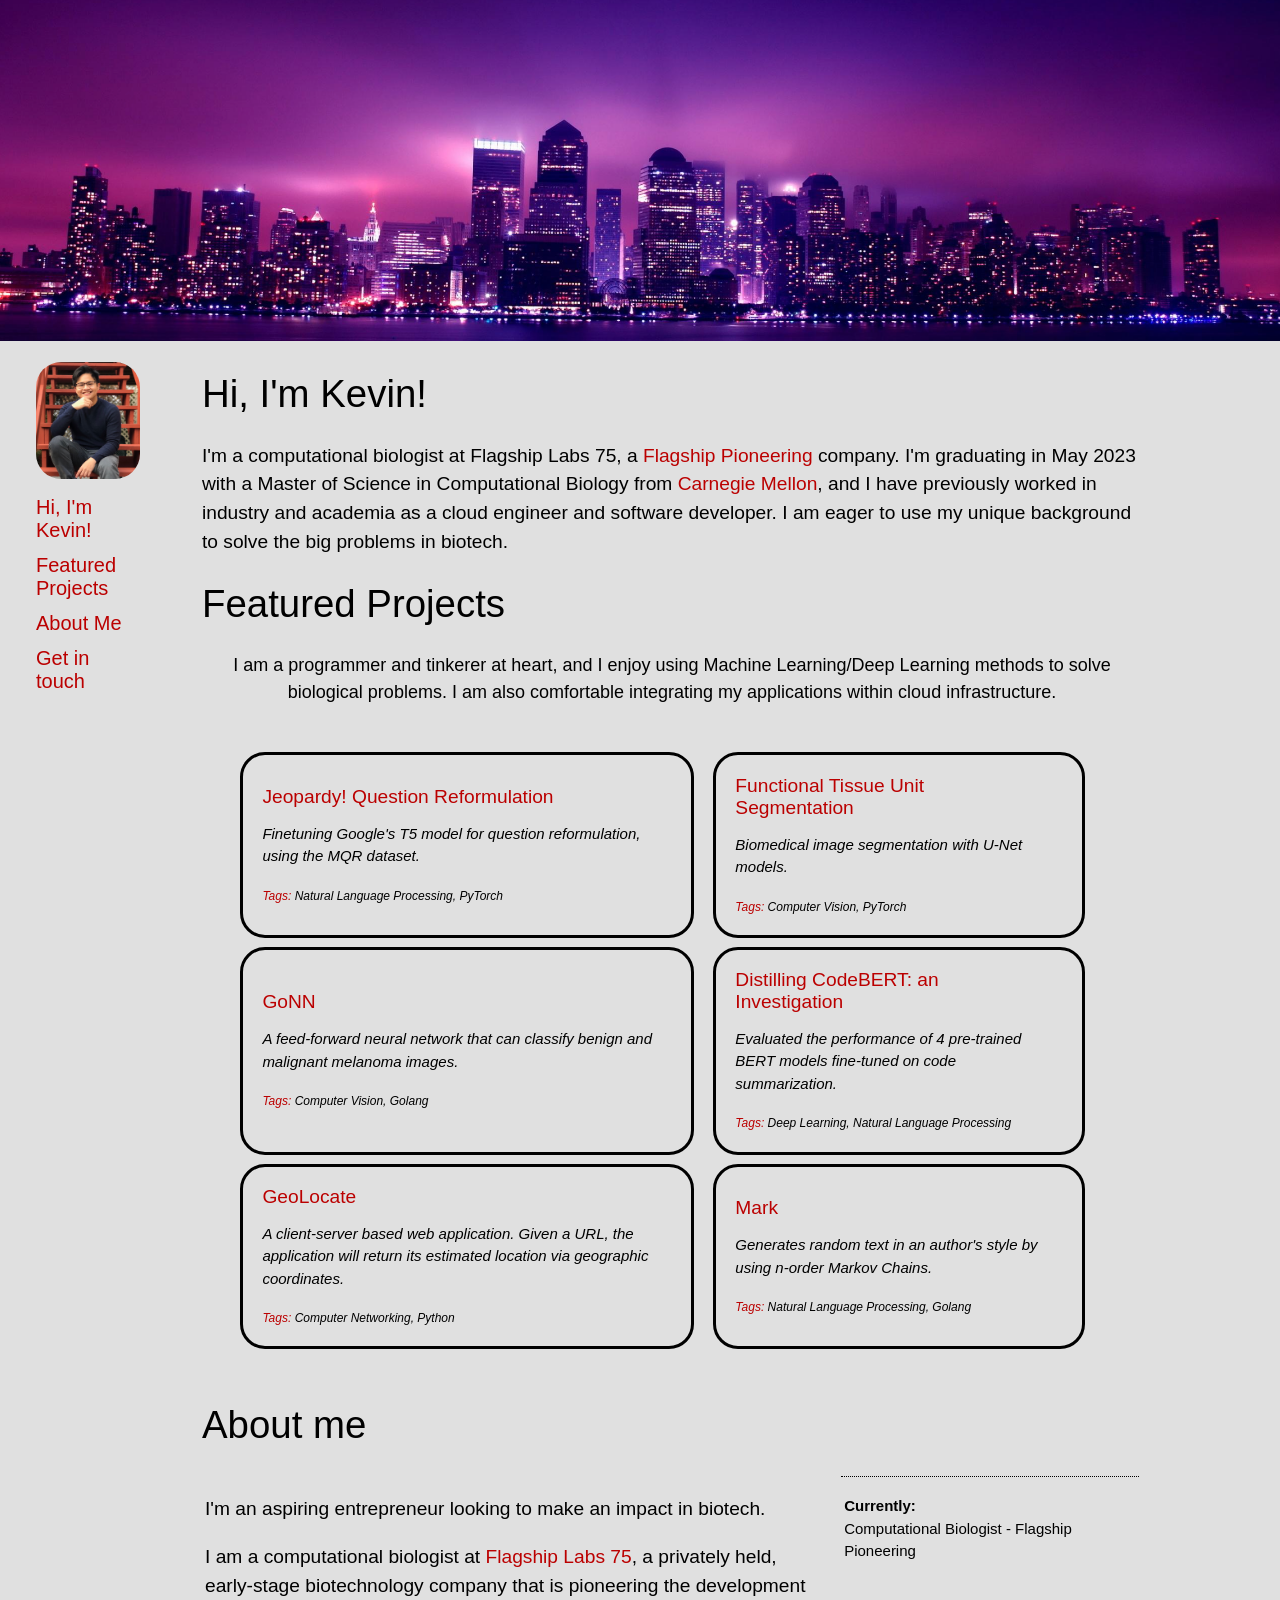
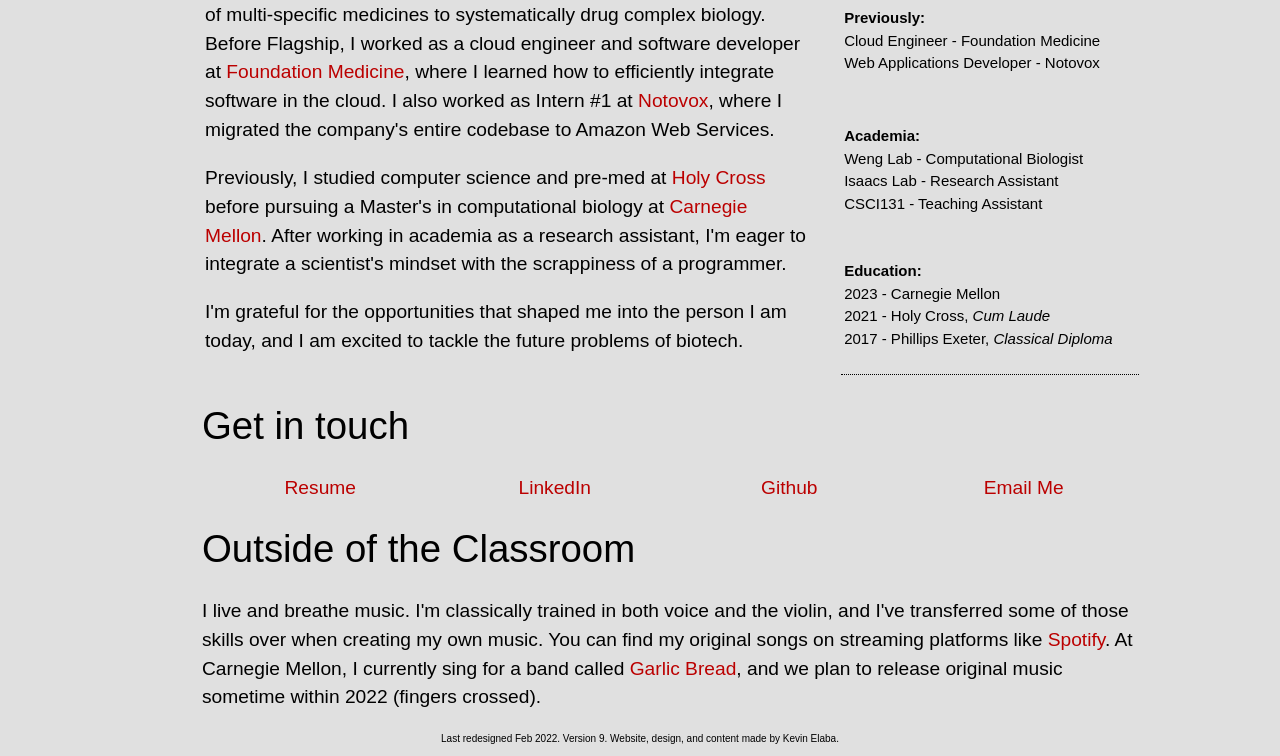
==== index.html @ ae118dcf "refactor for github pages" ====
<!DOCTYPE html>
<html>
<link rel="stylesheet" href="style.css">
<head>
<title>Kevin Elaba</title>
</head>
<body>

<!--    
        TODO: Publish to AWS/Github/Something
-->

<img src="header.jpg" class="header_img">


    <div class="sidenav">
    <a href="#top"> <img class="headshot" src="headshot.jpg" alt="headshot"> </a>
    <a href="#intro">Hi, I'm Kevin!</a>
    <a href="#projects">Featured Projects</a>
    <a href="#about">About Me</a>
    <a href="#contact">Get in touch</a>
    </div> 



<div class ="main">
    

<h1 id="intro">Hi, I'm Kevin!</h1>
<p>I'm a computational biologist at Flagship Labs 75, a <a href = "https://www.flagshippioneering.com/" target="_blank" rel="noopener noreferrer">Flagship Pioneering</a> company. I'm graduating in May 2023 with a Master of Science in Computational Biology 
    from <a href="https://www.cmu.edu/" target="_blank" rel="noopener noreferrer">Carnegie Mellon</a>, and I have previously worked in industry and academia as a cloud engineer and software developer. I am eager to use my unique background to solve the big problems in biotech.</p>

<h1 id="projects">Featured Projects</h1>
<p style="text-align:center; font-size:18px; padding:0em 1em;"> I am a programmer and tinkerer at heart, and I enjoy using Machine Learning/Deep Learning methods to solve biological problems. I am also comfortable integrating my applications within cloud infrastructure. </p>

<table class="projects_table">

    <tr>
        
        <td class="featured_projects" style="width:55%;">
            <a href="https://github.com/kuya-kevin/JeopardyBot" target="_blank" rel="noopener noreferrer" class="project_name">Jeopardy! Question Reformulation</a> <br> 
            <em> <p style="font-size:15px;"> Finetuning Google's T5 model for question reformulation, using the MQR dataset. </p> </em> <em class="tags"> Tags: </em> <em style="font-size: 12px;"> Natural Language Processing, PyTorch</em>
        </td>

        <td class="featured_projects">
            <a href="https://github.com/kuya-kevin/FTUseg" target="_blank" rel="noopener noreferrer">Functional Tissue Unit Segmentation</a> <br> 
            <em> <p style="font-size:15px;"> Biomedical image segmentation with U-Net models.</p> <em class="tags"> Tags: </em> <em style="font-size: 12px;"> Computer Vision, PyTorch</em>
        </td>

    </tr>
    <tr>
        <td class="featured_projects">
            <a href="https://github.com/kuya-kevin/goNN" target="_blank" rel="noopener noreferrer">GoNN</a> <br> 
            <em> <p style="font-size:15px;"> A feed-forward neural network that can classify benign and malignant melanoma images. </p> <em class="tags"> Tags: </em> <em style="font-size: 12px;"> Computer Vision, Golang</em>
            </em>
        </td>

        <td class="featured_projects" >
            <a href="https://github.com/kuya-kevin/Distilling-CodeBERT" target="_blank" rel="noopener noreferrer">Distilling CodeBERT: an Investigation</a> <br> 
            <em> <p style="font-size:15px;"> Evaluated the performance of 4 pre-trained BERT models fine-tuned on code summarization. </p> </em> <em class="tags"> Tags: </em> <em style="font-size: 12px;"> Deep Learning, Natural Language Processing</em>
        </td>

    </tr>

    <tr>
        <td class="featured_projects" >
            <a href="https://github.com/kuya-kevin/GeoLocate" target="_blank" rel="noopener noreferrer">GeoLocate</a> <br> 
            <em><p style="font-size:15px;"> A client-server based web application. Given a URL, the application will return its estimated location via geographic coordinates.</p> </em> <em class="tags"> Tags: </em> <em style="font-size: 12px;"> Computer Networking, Python</em>
        </td>

        <td class="featured_projects" >
            <a href="https://github.com/kuya-kevin/mark" target="_blank" rel="noopener noreferrer">Mark</a> <br> 
            <em> <p style="font-size:15px;"> Generates random text in an author's style by using n-order Markov Chains. </p> </em> <em class="tags"> Tags: </em> <em style="font-size: 12px;"> Natural Language Processing, Golang</em>
            
        </td>
    </tr>
</table>

<h1 id="about">About me </h1>

<table style="width:100%;height:100%;">

    <tr>
        <td width="65%">

            <p> I'm an aspiring entrepreneur looking to make an impact in biotech.</p>

            <p>  I am a computational biologist at <a href = "https://www.flagshippioneering.com/" target="_blank" rel="noopener noreferrer">Flagship Labs 75</a>, 
                a privately held, early-stage biotechnology company that is pioneering the development of multi-specific medicines to systematically drug complex biology. 
                Before Flagship, I worked as a cloud engineer and software developer at <a href="https://www.foundationmedicine.com/" target="_blank" rel="noopener noreferrer">Foundation Medicine</a>, where I learned how to efficiently integrate software in the cloud. 
                I also worked as Intern #1 at <a href="http://www.notovox.com/" target="_blank" rel="noopener noreferrer">Notovox</a>, where I migrated the company's entire codebase to Amazon Web Services. 
            </p>
            <p>
                Previously, I studied computer science and pre-med at <a href="https://www.holycross.edu/" target="_blank" rel="noopener noreferrer">Holy Cross</a>
                before pursuing a Master's in computational biology at <a href="https://www.cmu.edu/" target="_blank" rel="noopener noreferrer">Carnegie Mellon</a>. 
                After working in academia as a research assistant, I'm eager to integrate a scientist's mindset with the scrappiness of a programmer.
            </p>
            
            <p>I'm grateful for the opportunities that shaped me into the person I am today, and I am excited to tackle the future problems of biotech.</p>
        
        </td>

        <td style="padding-left: 3%;">
            <table class="resume_small" style="width:100%;height:100%;">
                <tr>
                <td height="10%">
                    <p style="font-size:15px;"> <b> Currently:</b> <br> Computational Biologist - Flagship Pioneering  </p>
                </td>
                </tr>
            
                <tr>
                <td height="30%">
                    <p style="font-size:15px;"> <b> Previously: </b> <br> Cloud Engineer - Foundation Medicine <br> Web Applications Developer - Notovox </p>
                </td>
                </tr>
            
                <tr>
                <td height="30%">
                    <p style="font-size:15px;"> <b> Academia: </b> <br>Weng Lab - Computational Biologist <br>Isaacs Lab - Research Assistant <br> CSCI131 - Teaching Assistant</p>
                </td>
                </tr>
            
                <tr>
                <td height="30%">
                    <p style="font-size:15px;"> <b> Education: </b> <br> 2023 - Carnegie Mellon <br> 2021 - Holy Cross, <em>Cum Laude</em> <br> 2017 - Phillips Exeter, <em>Classical Diploma</em> </p>
                </td>
                </tr>
            </table>   
        </td>
    

    </tr>

</table>   


<h1 id="contact">Get in touch</h1>
<table style="width:100%;height:100%;">

    <tr>
    
    <th width="25%"><a href="resume.pdf"  target="_blank" rel="noopener noreferrer">Resume</a></th>
    
    <th width="25%"><a href="https://www.linkedin.com/in/kevin-elaba/"  target="_blank" rel="noopener noreferrer">LinkedIn</a></th>
    
    <th width="25%"><a href="https://github.com/kuya-kevin"  target="_blank" rel="noopener noreferrer">Github</a></th>

    <th width="25%"><a href="mailto: kelaba@andrew.cmu.edu"  target="_blank" rel="noopener noreferrer">Email Me</a></th>
    
    </tr>

</table>    


<h1>Outside of the Classroom</h1>
<p> I live and breathe music. I'm classically trained in both voice and the violin, and I've transferred some of those skills over
    when creating my own music. You can find my original songs on streaming platforms like <a href="https://open.spotify.com/artist/3ftxLTPbFDuUHTV7XfS1Mq?si=Cb9OM7ynQX6hp6ahwbhz0g" target="_blank" rel="noopener noreferrer">Spotify</a>.
    At Carnegie Mellon, I currently sing for a band called <a href="https://www.tiktok.com/@garlicbreademoji?" target="_blank" rel="noopener noreferrer">Garlic Bread</a>, and we plan to release original music sometime within 2022
    (fingers crossed).</p>

</div>

<footer>
    <p class="footer_text">Last redesigned Feb 2022. Version 9.
        Website, design, and content made by Kevin Elaba.</p>
</footer>


</body>
</html>
---- style.css ----
/* This is a single-line comment */

header {
  width: 100%;
  height: 100%;
  
}
.header_img{
  width: 100%;
  height:auto;
}

.headshot{
  height: auto;
  width: 100%;
  border-radius: 25px;
}

footer {
  display: block;
}

p {
  line-height: 1.5;
}

body {
    font-family: Helvetica;
    font-size: larger;
    font-weight: 300;

    background-color: #e0e0e0; /* Black */
    margin: 0px 0px 0px 0px;
  }

  h1{
      font-weight: 500;
  }

  a {
    font-weight: 300;
  }
  
  a:link {
    color: #bb0000;
    text-decoration: none;
  }
  a:hover {
    color: #bb0000;
    text-decoration: underline;
  }
  a:visited {
    color: #bb0000;
  }

  .header_img {
    width: 100%;
    height: 100%;
}

.featured_projects{
  border-style: solid;
  border-spacing: 100px 50px;
  padding: 1em 2em 1em 1em;
  border-radius: 25px;
}

.featured_projects:hover{
  background-color: rgba(0, 0, 0, 0.15);
}

.projects_table{
  border-spacing: 1em 0.5em;
  padding: 1em 2em 1em 1em;
}

.tags {
  font-size: 12px;
  color: #bb0000;
}

  /* The sidebar menu */
.sidenav {
    float: left;
    height: 100%; /* Full-height: remove this if you want "auto" height */
    width: 10%; /* Set the width of the sidebar */
    position: sticky; /* Fixed Sidebar (stay in place on scroll) */
    top: 10px;
    padding-top: 10px;
    z-index: 1; /* Stay on top */
    left: 20px;
    font-size: 20px;
    overflow-x: hidden; /* Disable horizontal scroll */
    font-weight: 300;
  }

  
  /* The navigation menu links */
  .sidenav a {
    padding: 6px 8px 6px 16px;
    text-decoration: none;
    font-size: 20px;
    color: #bb0000;
    display: block;
  }
  
  /* When you mouse over the navigation links, change their color */
  .sidenav a:hover {
    color: #bb0000;
    text-decoration: underline;
  }
  
  /* Style page content */
  .main{
    margin-left: 15%; /* Same as the width of the sidebar */
    padding: 0px 10px;
    margin-right: 10%;
  }

  .contact_links{
    text-align: center;
    width: 100%;
  }
  
  .resume_small{
    border-top: 1px dotted;
    border-bottom: 1px dotted;
    width: 100%; /* whichever width you want */
    height: 100%;
    text-align: left;

  }

  footer{
    /* height: 400px; */
    width: 100%;
    /* background-color: beige; */
  }
  
  .footer_text{
    font-size: 10px;
    text-align: center;
  }
  
  /* On smaller screens, where height is less than 450px, change the style of the sidebar (less padding and a smaller font size) */
  @media screen and (max-height: 450px) {
    .sidenav {padding-top: 15px;}
    .sidenav a {font-size: 18px;}
  }
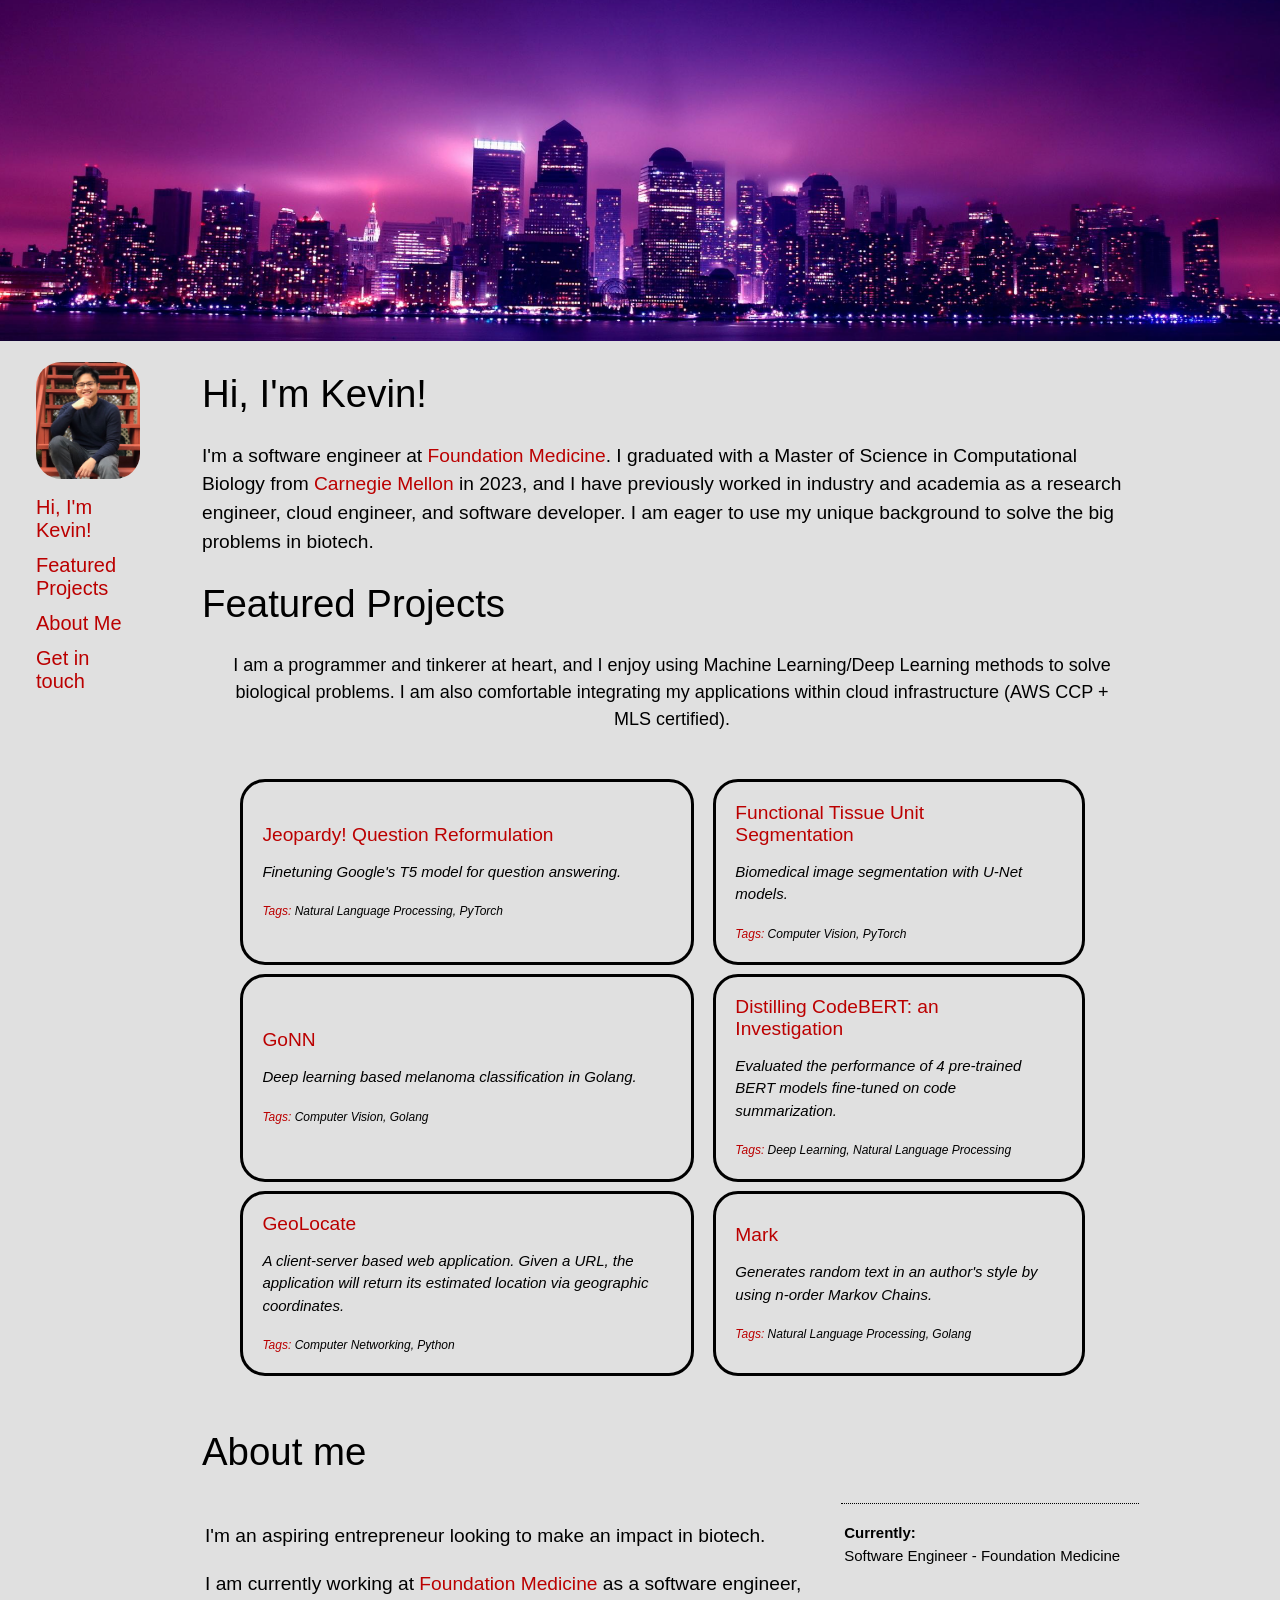
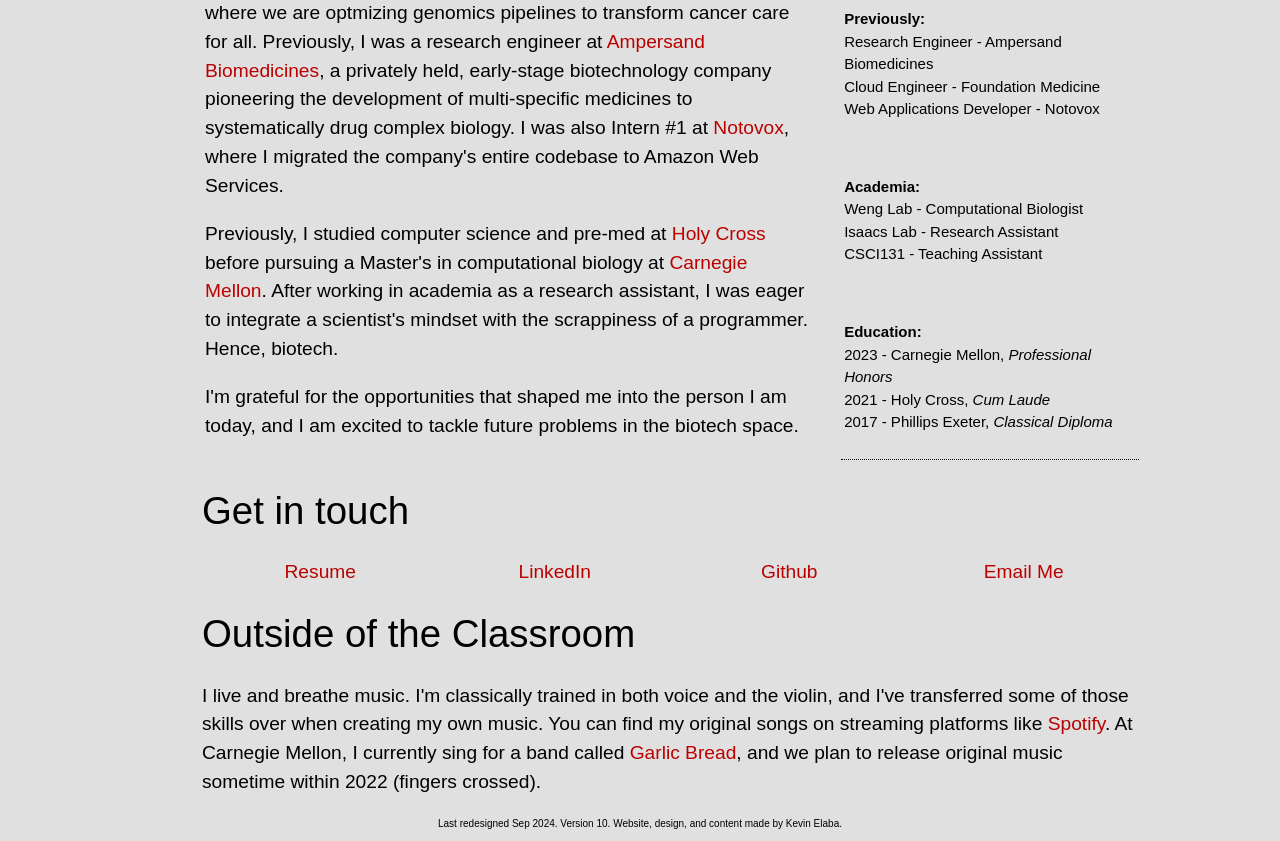
==== commit 685b1930: "update info" ====
--- a/index.html
+++ b/index.html
@@ -6,13 +6,7 @@
 </head>
 <body>
 
-<!--    
-        TODO: Publish to AWS/Github/Something
--->
-
 <img src="header.jpg" class="header_img">
-
-
     <div class="sidenav">
     <a href="#top"> <img class="headshot" src="headshot.jpg" alt="headshot"> </a>
     <a href="#intro">Hi, I'm Kevin!</a>
@@ -21,25 +15,22 @@
     <a href="#contact">Get in touch</a>
     </div> 
 
-
-
 <div class ="main">
     
-
 <h1 id="intro">Hi, I'm Kevin!</h1>
-<p>I'm a computational biologist at Flagship Labs 75, a <a href = "https://www.flagshippioneering.com/" target="_blank" rel="noopener noreferrer">Flagship Pioneering</a> company. I'm graduating in May 2023 with a Master of Science in Computational Biology 
-    from <a href="https://www.cmu.edu/" target="_blank" rel="noopener noreferrer">Carnegie Mellon</a>, and I have previously worked in industry and academia as a cloud engineer and software developer. I am eager to use my unique background to solve the big problems in biotech.</p>
+<p>I'm a software engineer at <a href = "https://www.foundationmedicine.com/" target="_blank" rel="noopener noreferrer">Foundation Medicine</a>. I graduated with a Master of Science in Computational Biology 
+    from <a href="https://www.cmu.edu/" target="_blank" rel="noopener noreferrer">Carnegie Mellon</a> in 2023, and I have previously worked in industry and academia as a research engineer, cloud engineer, and software developer. I am eager to use my unique background to solve the big problems in biotech.</p>
 
 <h1 id="projects">Featured Projects</h1>
-<p style="text-align:center; font-size:18px; padding:0em 1em;"> I am a programmer and tinkerer at heart, and I enjoy using Machine Learning/Deep Learning methods to solve biological problems. I am also comfortable integrating my applications within cloud infrastructure. </p>
+<p style="text-align:center; font-size:18px; padding:0em 1em;"> I am a programmer and tinkerer at heart, and I enjoy using Machine Learning/Deep Learning methods to solve biological problems. 
+    I am also comfortable integrating my applications within cloud infrastructure (AWS CCP + MLS certified). </p>
 
 <table class="projects_table">
-
     <tr>
         
         <td class="featured_projects" style="width:55%;">
             <a href="https://github.com/kuya-kevin/JeopardyBot" target="_blank" rel="noopener noreferrer" class="project_name">Jeopardy! Question Reformulation</a> <br> 
-            <em> <p style="font-size:15px;"> Finetuning Google's T5 model for question reformulation, using the MQR dataset. </p> </em> <em class="tags"> Tags: </em> <em style="font-size: 12px;"> Natural Language Processing, PyTorch</em>
+            <em> <p style="font-size:15px;"> Finetuning Google's T5 model for question answering. </p> </em> <em class="tags"> Tags: </em> <em style="font-size: 12px;"> Natural Language Processing, PyTorch</em>
         </td>
 
         <td class="featured_projects">
@@ -51,7 +42,7 @@
     <tr>
         <td class="featured_projects">
             <a href="https://github.com/kuya-kevin/goNN" target="_blank" rel="noopener noreferrer">GoNN</a> <br> 
-            <em> <p style="font-size:15px;"> A feed-forward neural network that can classify benign and malignant melanoma images. </p> <em class="tags"> Tags: </em> <em style="font-size: 12px;"> Computer Vision, Golang</em>
+            <em> <p style="font-size:15px;"> Deep learning based melanoma classification in Golang.</p> <em class="tags"> Tags: </em> <em style="font-size: 12px;"> Computer Vision, Golang</em>
             </em>
         </td>
 
@@ -76,27 +67,25 @@
     </tr>
 </table>
 
-<h1 id="about">About me </h1>
+<h1 id="about">About me</h1>
 
 <table style="width:100%;height:100%;">
 
     <tr>
         <td width="65%">
-
             <p> I'm an aspiring entrepreneur looking to make an impact in biotech.</p>
-
-            <p>  I am a computational biologist at <a href = "https://www.flagshippioneering.com/" target="_blank" rel="noopener noreferrer">Flagship Labs 75</a>, 
-                a privately held, early-stage biotechnology company that is pioneering the development of multi-specific medicines to systematically drug complex biology. 
-                Before Flagship, I worked as a cloud engineer and software developer at <a href="https://www.foundationmedicine.com/" target="_blank" rel="noopener noreferrer">Foundation Medicine</a>, where I learned how to efficiently integrate software in the cloud. 
-                I also worked as Intern #1 at <a href="http://www.notovox.com/" target="_blank" rel="noopener noreferrer">Notovox</a>, where I migrated the company's entire codebase to Amazon Web Services. 
+            <p> I am currently working at <a href = "https://www.foundationmedicine.com" target="_blank" rel="noopener noreferrer">Foundation Medicine</a> as a software engineer, where we are optmizing genomics pipelines to transform cancer care for all. 
+                Previously, I was a research engineer at <a href = "https://www.ampersand.bio/" target="_blank" rel="noopener noreferrer">Ampersand Biomedicines</a>, 
+                a privately held, early-stage biotechnology company pioneering the development of multi-specific medicines to systematically drug complex biology. 
+                I was also Intern #1 at <a href="http://www.notovox.com/" target="_blank" rel="noopener noreferrer">Notovox</a>, where I migrated the company's entire codebase to Amazon Web Services. 
             </p>
             <p>
                 Previously, I studied computer science and pre-med at <a href="https://www.holycross.edu/" target="_blank" rel="noopener noreferrer">Holy Cross</a>
                 before pursuing a Master's in computational biology at <a href="https://www.cmu.edu/" target="_blank" rel="noopener noreferrer">Carnegie Mellon</a>. 
-                After working in academia as a research assistant, I'm eager to integrate a scientist's mindset with the scrappiness of a programmer.
+                After working in academia as a research assistant, I was eager to integrate a scientist's mindset with the scrappiness of a programmer. Hence, biotech.
             </p>
             
-            <p>I'm grateful for the opportunities that shaped me into the person I am today, and I am excited to tackle the future problems of biotech.</p>
+            <p>I'm grateful for the opportunities that shaped me into the person I am today, and I am excited to tackle future problems in the biotech space.</p>
         
         </td>
 
@@ -104,13 +93,13 @@
             <table class="resume_small" style="width:100%;height:100%;">
                 <tr>
                 <td height="10%">
-                    <p style="font-size:15px;"> <b> Currently:</b> <br> Computational Biologist - Flagship Pioneering  </p>
+                   <p style="font-size:15px;"> <b> Currently:</b> <br> Software Engineer - Foundation Medicine  </p>
                 </td>
                 </tr>
             
                 <tr>
                 <td height="30%">
-                    <p style="font-size:15px;"> <b> Previously: </b> <br> Cloud Engineer - Foundation Medicine <br> Web Applications Developer - Notovox </p>
+                    <p style="font-size:15px;"> <b> Previously: </b> <br> Research Engineer - Ampersand Biomedicines <br> Cloud Engineer - Foundation Medicine <br> Web Applications Developer - Notovox </p>
                 </td>
                 </tr>
             
@@ -122,7 +111,7 @@
             
                 <tr>
                 <td height="30%">
-                    <p style="font-size:15px;"> <b> Education: </b> <br> 2023 - Carnegie Mellon <br> 2021 - Holy Cross, <em>Cum Laude</em> <br> 2017 - Phillips Exeter, <em>Classical Diploma</em> </p>
+                    <p style="font-size:15px;"> <b> Education: </b> <br> 2023 - Carnegie Mellon, <em> Professional Honors </em>  <br> 2021 - Holy Cross, <em>Cum Laude</em> <br> 2017 - Phillips Exeter, <em>Classical Diploma</em> </p>
                 </td>
                 </tr>
             </table>   
@@ -161,7 +150,7 @@
 </div>
 
 <footer>
-    <p class="footer_text">Last redesigned Feb 2022. Version 9.
+    <p class="footer_text">Last redesigned Sep 2024. Version 10.
         Website, design, and content made by Kevin Elaba.</p>
 </footer>
 
